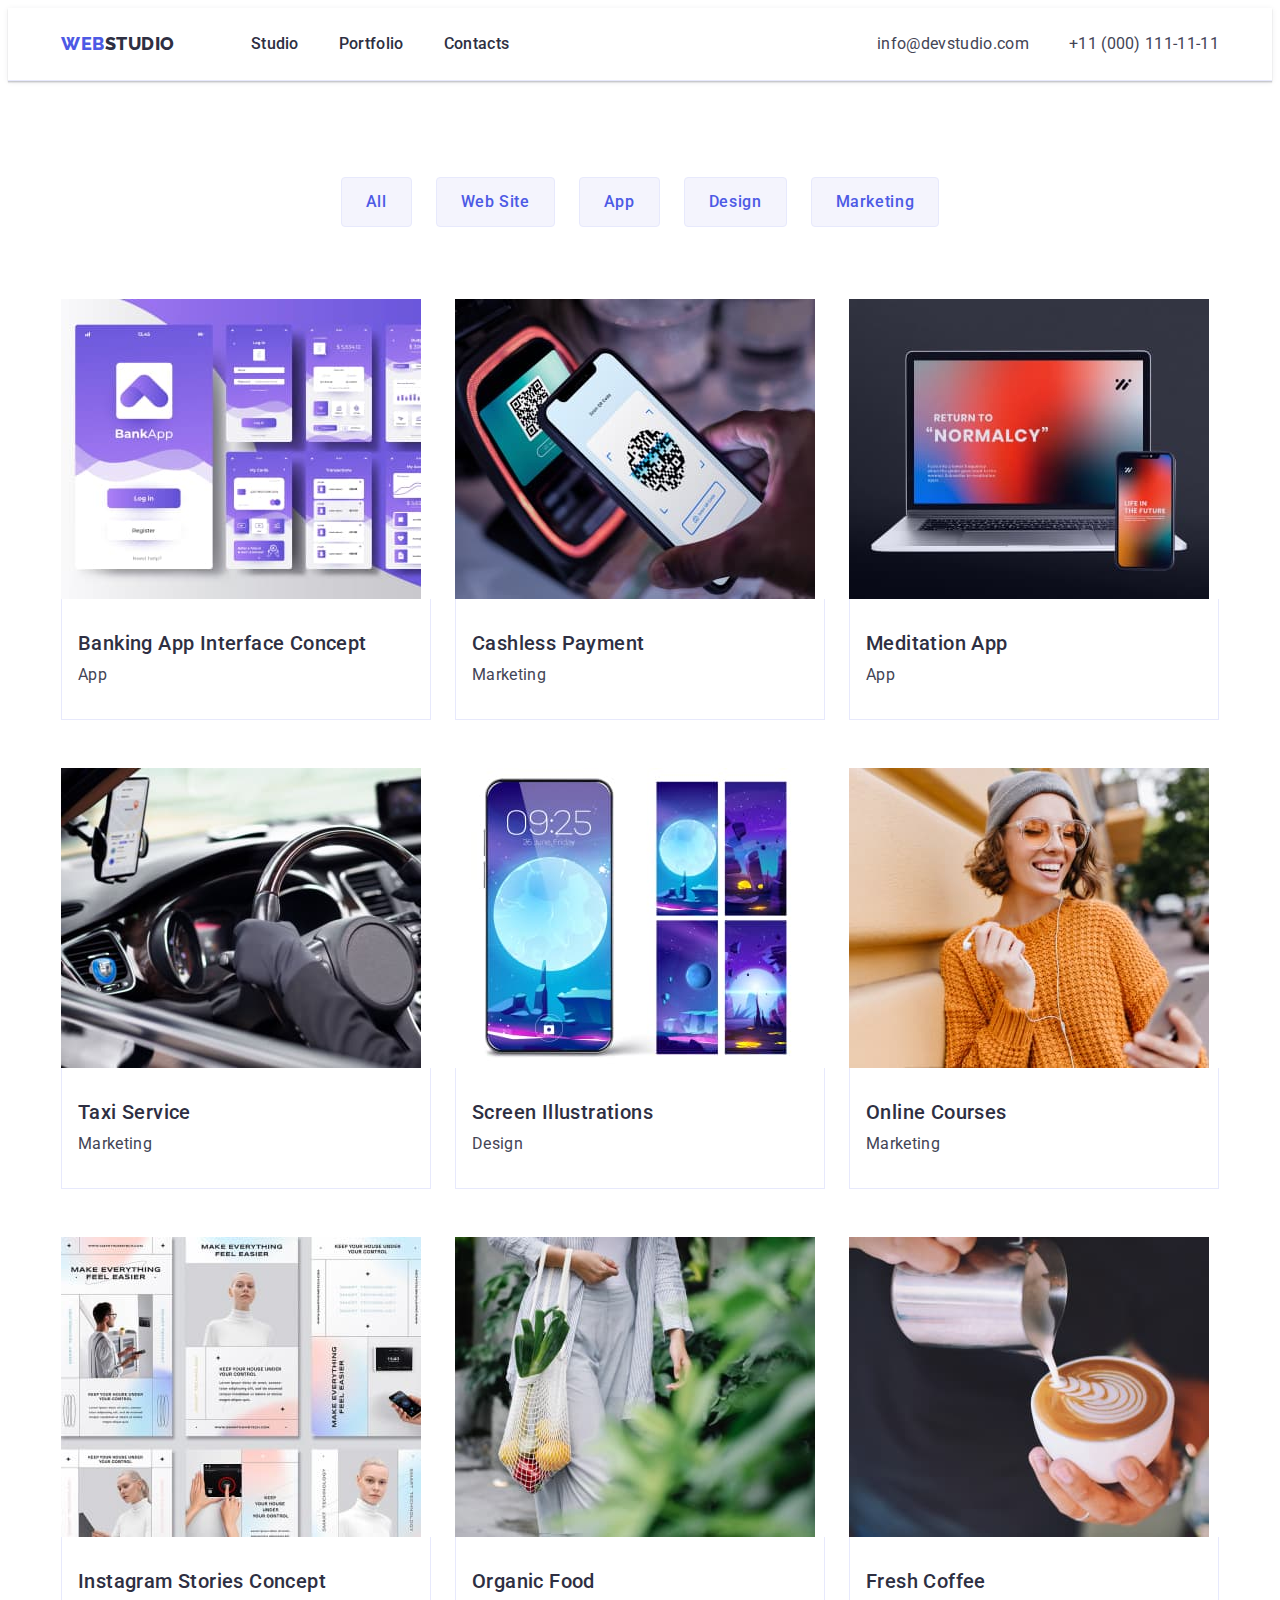
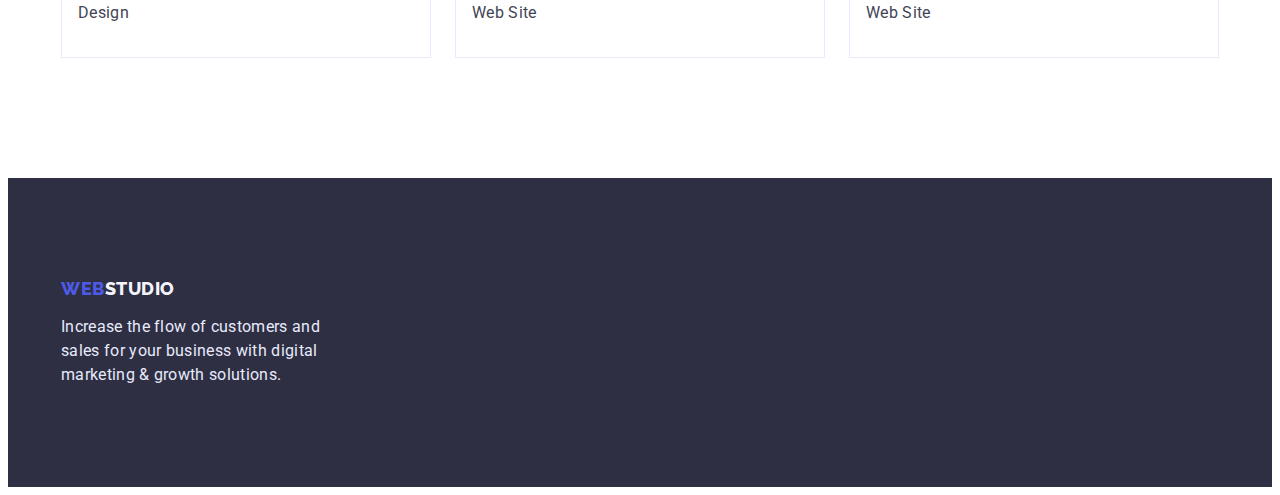
==== portfolio.html @ c57cedbf "homework 5" ====
<!DOCTYPE html>
<html lang="en">
  <head>
    <meta charset="UTF-8" />
    <meta http-equiv="X-UA-Compatible" content="IE=edge" />
    <meta name="viewport" content="width=device-width, initial-scale=1.0" />
    <title>Webstudio</title>
    <link rel="preconnect" href="https://fonts.googleapis.com" />
    <link rel="preconnect" href="https://fonts.gstatic.com" crossorigin />
    <link
      href="https://fonts.googleapis.com/css2?family=Raleway:wght@800&family=Roboto:wght@400;500;700;900&display=swap"
      rel="stylesheet"
    />
    <link
      rel="stylesheet"
      href="https://cdnjs.cloudflare.com/ajax/libs/modern-normalize/1.1.0/modern-normalize.min.css"
      integrity="sha512-wpPYUAdjBVSE4KJnH1VR1HeZfpl1ub8YT/NKx4PuQ5NmX2tKuGu6U/JRp5y+Y8XG2tV+wKQpNHVUX03MfMFn9Q=="
      crossorigin="anonymous"
      referrerpolicy="no-referrer"
    />
    <link rel="stylesheet" href="./css/styles.css" />
  </head>
  <body>
    <!--======================== HEADER ===========================================-->
    <header class="header">
      <div class="container header-container">
        <nav class="header-nav">
          <a class="header-logo link" href="./index.html"
            >Web<span class="header-studio">Studio</span></a
          >
          <ul class="header-list list">
            <li class="header-item">
              <a class="header-link link" href="./index.html">Studio</a>
            </li>
            <li class="header-item">
              <a class="header-link link" href="">Portfolio</a>
            </li>
            <li class="header-item">
              <a class="header-link link" href="">Contacts</a>
            </li>
          </ul>
        </nav>
        <address class="header-address">
          <ul class="header-contacts-list list">
            <li class="header-contacts-item">
              <a class="header-contacts link" href="mailto:info@devstudio.com"
                >info@devstudio.com</a
              >
            </li>
            <li class="header-contacts-item">
              <a class="header-contacts link" href="tel:+110001111111"
                >+11 (000) 111-11-11</a
              >
            </li>
          </ul>
        </address>
      </div>
    </header>
    <main>
      <!--========================PORTFOLIO===========================================-->
      <section class="portfolio">
        <div class="container">
          <h1 class="portfolio-title" hidden>Portfolio</h1>
          <ul class="portfolio-list list">
            <li class="portfolio-item">
              <button class="portfolio-btn" type="button">All</button>
            </li>
            <li class="portfolio-item">
              <button class="portfolio-btn" type="button">Web Site</button>
            </li>
            <li class="portfolio-item">
              <button class="portfolio-btn" type="button">App</button>
            </li>
            <li class="portfolio-item">
              <button class="portfolio-btn" type="button">Design</button>
            </li>
            <li class="portfolio-item">
              <button class="portfolio-btn" type="button">Marketing</button>
            </li>
          </ul>
          <ul class="projects-list list">
            <li class="projects-item">
              <a class="projects-link link" href="">
                <img
                  src="./images/projects/project1.jpg"
                  alt="project card 1"
                  width="360"
                  height="300"
                />
                <div class="projects-description-item">
                  <h2 class="projects-name">Banking App Interface Concept</h2>
                  <p class="projects-description">App</p>
                </div>
              </a>
            </li>
            <li class="projects-item">
              <a class="projects-link link" href="">
                <img
                  src="./images/projects/project2.jpg"
                  alt="project card 2"
                  width="360"
                  height="300"
                />
                <div class="projects-description-item">
                  <h2 class="projects-name">Cashless Payment</h2>
                  <p class="projects-description">Marketing</p>
                </div>
              </a>
            </li>
            <li class="projects-item">
              <a class="projects-link link" href="">
                <img
                  src="./images/projects/project3.jpg"
                  alt="project card 3"
                  width="360"
                  height="300"
                />
                <div class="projects-description-item">
                  <h2 class="projects-name">Meditation App</h2>
                  <p class="projects-description">App</p>
                </div>
              </a>
            </li>
            <li class="projects-item">
              <a class="projects-link link" href="">
                <img
                  src="./images/projects/project4.jpg"
                  alt="project card 4"
                  width="360"
                  height="300"
                />
                <div class="projects-description-item">
                  <h2 class="projects-name">Taxi Service</h2>
                  <p class="projects-description">Marketing</p>
                </div>
              </a>
            </li>
            <li class="projects-item">
              <a class="projects-link link" href="">
                <img
                  src="./images/projects/project5.jpg"
                  alt="project card 5"
                  width="360"
                  height="300"
                />
                <div class="projects-description-item">
                  <h2 class="projects-name">Screen Illustrations</h2>
                  <p class="projects-description">Design</p>
                </div>
              </a>
            </li>
            <li class="projects-item">
              <a class="projects-link link" href="">
                <img
                  src="./images/projects/project6.jpg"
                  alt="project card 6"
                  width="360"
                  height="300"
                />
                <div class="projects-description-item">
                  <h2 class="projects-name">Online Courses</h2>
                  <p class="projects-description">Marketing</p>
                </div>
              </a>
            </li>
            <li class="projects-item">
              <a class="projects-link link" href="">
                <img
                  src="./images/projects/project7.jpg"
                  alt="project card 7"
                  width="360"
                  height="300"
                />
                <div class="projects-description-item">
                  <h2 class="projects-name">Instagram Stories Concept</h2>
                  <p class="projects-description">Design</p>
                </div>
              </a>
            </li>
            <li class="projects-item">
              <a class="projects-link link" href="">
                <img
                  src="./images/projects/project8.jpg"
                  alt="project card 8"
                  width="360"
                  height="300"
                />
                <div class="projects-description-item">
                  <h2 class="projects-name">Organic Food</h2>
                  <p class="projects-description">Web Site</p>
                </div>
              </a>
            </li>
            <li class="projects-item">
              <a class="projects-link link" href="">
                <img
                  src="./images/projects/project9.jpg"
                  alt="project card 9"
                  width="360"
                  height="300"
                />
                <div class="projects-description-item">
                  <h2 class="projects-name">Fresh Coffee</h2>
                  <p class="projects-description">Web Site</p>
                </div>
              </a>
            </li>
          </ul>
        </div>
      </section>
    </main>
    <!--========================FOOTER===========================================-->
    <footer class="footer">
      <div class="container">
        <a class="footer-logo link" href="./index.html"
          >Web<span class="footer-studio">Studio</span></a
        >
        <p class="footer-description">
          Increase the flow of customers and sales for your business with
          digital marketing & growth solutions.
        </p>
      </div>
    </footer>
  </body>
</html>
---- css/styles.css ----
:root {
  --main-text-color: #2e2f42;
  --second-text-color: #434455;
  --third-text-color: #ffffff;
  --fourth-text-color: #4d5ae5;
  --fifth-text-color: #f4f4fd;
  --sixth-text-color: #e7e9fc;
  --seventh-text-color: #404bbf;
  --main-background-color: #2e2f42;
  --second-background-color: #f4f4fd;
  --main-btn-color: #4d5ae5;
  --second-btn-color: #404bbf;
  --third-btn-color: #f4f4fd;
}

p,
h1,
h2,
h3,
h4,
h5,
h6 {
  margin: 0;
}

ul {
  padding-left: 0;
  margin: 0;
}

button {
  cursor: pointer;
}

body {
  font-family: "Roboto", sans-serif;
  color: var(--second-text-color);
}

img {
  display: block;
  max-width: 100%;
  height: auto;
}

.link {
  text-decoration: none;
}

.list {
  list-style: none;
}

.container {
  max-width: 1158px;
  padding-left: 15px;
  padding-right: 15px;
  margin: 0 auto;
}

.section {
  padding-top: 120px;
  padding-bottom: 120px;
}

/* ==============================HEADER======================== */
.header {
  padding-top: 24px;
  padding-bottom: 24px;
  border-bottom: 1px solid #e7e9fc;
  box-shadow: 0px 2px 1px rgba(46, 47, 66, 0.08),
    0px 1px 1px rgba(46, 47, 66, 0.16), 0px 1px 6px rgba(46, 47, 66, 0.08);
}
.header-container {
  display: flex;
}

.header-nav {
  display: flex;
  align-items: center;
  margin-right: auto;
}
.header-logo {
  font-family: "Raleway", sans-serif;
  font-weight: 800;
  font-size: 18px;
  line-height: 1.17;
  display: flex;
  align-items: center;
  letter-spacing: 0.03em;
  text-transform: uppercase;
  color: var(--fourth-text-color);
  margin-right: 76px;
}

.header-studio {
  color: var(--main-text-color);
}
.header-list {
  display: flex;
  gap: 40px;
}
.header-item {
}
.header-link {
  font-weight: 500;
  font-size: 16px;
  line-height: 1.5;
  letter-spacing: 0.02em;
  color: var(--main-text-color);
}

.header-link:hover,
.header-link:focus {
  color: var(--seventh-text-color);
}

.header-address {
  font-style: normal;
}

.header-contacts-list {
  display: flex;
  gap: 40px;
}
.header-contacts-item {
}
.header-contacts {
  font-weight: 400;
  font-size: 16px;
  line-height: 1.5;
  letter-spacing: 0.02em;
  color: var(--second-text-color);
}

.header-contacts:hover,
.header-contacts:focus {
  color: var(--seventh-text-color);
}

/* ==============================HERO======================== */
.hero {
  margin: 0 auto;
  padding-top: 188px;
  padding-bottom: 188px;
  background-image: linear-gradient(
      rgba(46, 47, 66, 0.7),
      rgba(46, 47, 66, 0.7)
    ),
    url(../images/hero/bg.jpg);
  background-size: cover;
  background-repeat: no-repeat;
  background-position: center;
  background-color: rgba(46, 47, 66, 0.7);
  max-width: 1440px;
}

.hero-title {
  font-size: 56px;
  line-height: 1.07;
  letter-spacing: 0.02em;
  color: var(--third-text-color);
  max-width: 496px;
  margin: 0 auto;
  margin-bottom: 48px;
}

.hero-btn {
  min-width: 169px;
  height: 56px;
  font-family: inherit;
  font-weight: 500;
  font-size: 16px;
  line-height: 1.5;
  letter-spacing: 0.04em;
  color: var(--third-text-color);
  background-color: var(--main-btn-color);
  border-radius: 4px;
  display: block;
  margin: 0 auto;
  border: none;
  padding: 16px 32px;
  box-shadow: 0px 4px 4px rgba(0, 0, 0, 0.15);
}

.hero-btn:hover,
.hero-btn:focus {
  background-color: var(--second-btn-color);
  box-shadow: 0px 4px 4px rgba(0, 0, 0, 0.15);
}

/* ==============================FEATURES======================== */
.features {
}
.features-title {
}
.features-list {
  display: flex;
  gap: 24px;
}
.features-item {
  width: calc((100% - 72px) / 4);
}
.features-name {
  font-weight: 500;
  font-size: 20px;
  line-height: 1.2;
  letter-spacing: 0.02em;
  color: var(--main-text-color);
  margin-bottom: 8px;
}
.features-description {
  font-size: 16px;
  line-height: 1.5;
  letter-spacing: 0.02em;
  color: var(--second-text-color);
}

.features-icon-list {
  display: flex;
  justify-content: center;
  gap: 24px;
  margin-bottom: 8px;
}

.features-icon {
  display: flex;
  justify-content: center;
  align-items: center;
  width: 264px;
  height: 112px;
  background-color: #f4f4fd;
  border-radius: 4px;
  margin-bottom: 8px;
}

/* ==============================GALLERY======================== */
.gallery {
  padding-top: 0;
}
.gallery-title {
  font-size: 36px;
  line-height: 1.11;
  text-align: center;
  letter-spacing: 0.02em;
  text-transform: capitalize;
  color: var(--main-text-color);
}
.gallery-list {
  display: flex;
  gap: 24px;
  margin-top: 72px;
}
.gallery-item {
  width: calc((100% - 48px) / 3);
}

/* ==============================OUR TEAM======================== */
.team {
  background-color: var(--second-background-color);
}
.team-title {
  font-size: 36px;
  line-height: 1.11;
  text-align: center;
  letter-spacing: 0.02em;
  text-transform: capitalize;
  color: var(--main-text-color);
}
.team-list {
  display: flex;
  gap: 24px;
  margin-top: 72px;
}
.team-item {
  width: calc((100% - 72px) / 4);
  background-color: #ffffff;
  border-radius: 0px 0px 4px 4px;
  box-shadow: 0px 1px 6px rgba(46, 47, 66, 0.08),
    0px 1px 1px rgba(46, 47, 66, 0.16), 0px 2px 1px rgba(46, 47, 66, 0.08);
}
.team-name {
  font-weight: 500;
  font-size: 20px;
  line-height: 1.2;
  text-align: center;
  letter-spacing: 0.02em;
  color: var(--main-text-color);
  margin-bottom: 8px;
}

.team-description-item {
  padding: 32px 16px;
}

.team-description {
  font-size: 16px;
  line-height: 1.5;
  text-align: center;
  letter-spacing: 0.02em;
  color: var(--second-text-color);
  margin-bottom: 8px;
}

.social-list {
  display: flex;
  justify-content: center;
  gap: 24px;
}

.social-list-link {
  display: flex;
  justify-content: center;
  align-items: center;
  width: 40px;
  height: 40px;
  border-radius: 50%;
  background-color: #4d5ae5;
}

.social-list-link:hover,
.social-list-link:focus {
  background-color: #404bbf;
}

.social-list-icon {
  fill: #f4f4fd;
}

/* ==============================CUSTOMERS===================== */

.customers-section {
  padding-top: 130px;
  padding-bottom: 120px;
}

.customers-title {
  font-weight: 700;
  font-size: 36px;
  line-height: 1.11;
  text-align: center;
  letter-spacing: 0.02em;
  text-transform: capitalize;
  color: var(--main-text-color);
  margin-bottom: 72px;
}

.customers-list {
  display: flex;
  justify-content: center;
  gap: 24px;
}

.customers-list-item {
  width: calc((100% -120px) / 6);
  height: 88px;
}

.customers-list-link {
  display: flex;
  justify-content: center;
  align-items: center;
  width: 100%;
  height: 100%;
  fill: #8e8f99;
  border: 1px solid #8e8f99;
  border-radius: 4px;
}

.customers-list-link:hover,
.customers-list-link:focus {
  fill: #404bbf;
  border: 1px solid #404bbf;
}

/* ==============================FOOTER======================== */
.footer {
  background-color: var(--main-background-color);
  padding-top: 100px;
  padding-bottom: 100px;
}

.container.footer-common {
  display: flex;
}

.footer-description {
  font-size: 16px;
  line-height: 1.5;
  letter-spacing: 0.02em;
  color: var(--sixth-text-color);
  max-width: 264px;
  margin-top: 16px;
}

.footer-logo {
  font-family: "Raleway", sans-serif;
  font-weight: 800;
  font-size: 18px;
  line-height: 1.17;
  letter-spacing: 0.03em;
  text-transform: uppercase;
  color: var(--fourth-text-color);
}
.footer-studio {
  color: var(--fifth-text-color);
}

.media-title {
  font-weight: 500;
  font-size: 16px;
  line-height: 1.5;
  letter-spacing: 0.02em;
  color: #ffffff;
  margin-bottom: 16px;
}

.media-list {
  display: flex;
  justify-content: center;
  gap: 16px;
}

.media-list-link {
  display: flex;
  justify-content: center;
  align-items: center;
  width: 40px;
  height: 40px;
  fill: #f4f4fd;
  background-color: rgba(255, 255, 255, 0.1);
  border-radius: 50%;
}

.media-list-link:hover,
.media-list-link:focus {
  background-color: #31d0aa;
}

.footer-media {
}

.footer-right-side {
}

.footer-left-side {
  margin-right: 120px;
}

/* ==============================PORTFOLIO======================== */
.portfolio {
  padding-top: 96px;
  padding-bottom: 120px;
}

.portfolio-title {
}
.portfolio-list {
  display: flex;
  justify-content: center;
  gap: 24px;
  margin-bottom: 72px;
}
.portfolio-item {
}

.portfolio-btn:hover,
.portfolio-btn:focus {
  box-shadow: 0px 3px 1px rgba(0, 0, 0, 0.1), 0px 2px 1px rgba(0, 0, 0, 0.08),
    0px 2px 2px rgba(0, 0, 0, 0.12);
}

.portfolio-btn {
  font-family: inherit;
  font-weight: 500;
  font-size: 16px;
  line-height: 1.5;
  display: flex;
  align-items: center;
  text-align: center;
  letter-spacing: 0.04em;
  color: var(--fourth-text-color);
  background-color: var(--third-btn-color);
  border: 1px solid #e7e9fc;
  border-radius: 4px;
  padding: 12px 24px;
}
.portfolio-btn:hover,
.portfolio-btn:focus {
  color: var(--third-text-color);
  background-color: var(--second-btn-color);
  border-color: transparent;
}

.projects-list {
  display: flex;
  flex-wrap: wrap;
  gap: 48px 24px;
}
.projects-item {
  width: calc((100% - 48px) / 3);
}

.projects-link:hover,
.projects-link:focus {
  box-shadow: 0px 1px 6px rgba(46, 47, 66, 0.08),
    0px 1px 1px rgba(46, 47, 66, 0.16), 0px 2px 1px rgba(46, 47, 66, 0.08);
}

.projects-link {
  display: block;
  text-decoration: none;
}

.projects-name {
  font-weight: 500;
  font-size: 20px;
  line-height: 1.2;
  letter-spacing: 0.02em;
  color: var(--main-text-color);
  margin-bottom: 8px;
}

.projects-description-item {
  padding: 32px 16px;
  border: 1px solid #e7e9fc;
  border-top: none;
}

.projects-description {
  font-size: 16px;
  line-height: 1.5;
  letter-spacing: 0.02em;
  color: var(--second-text-color);
}
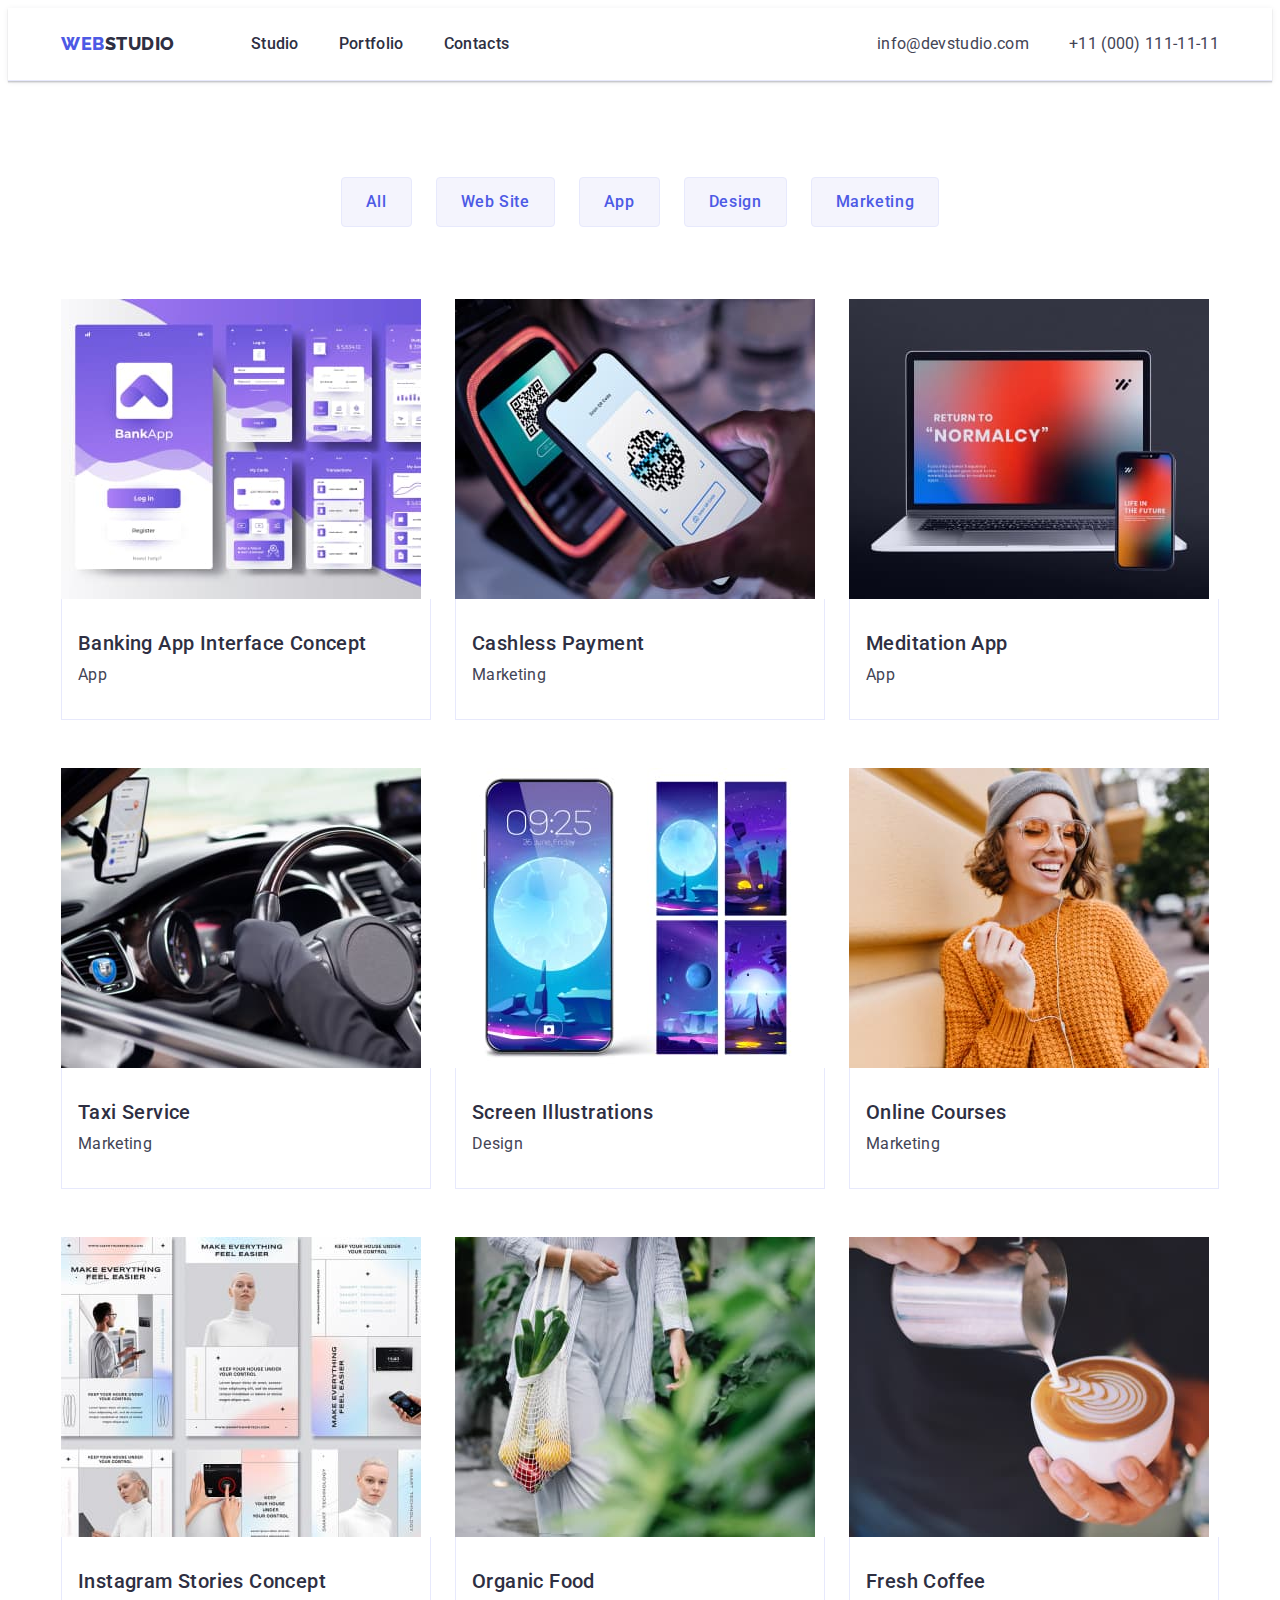
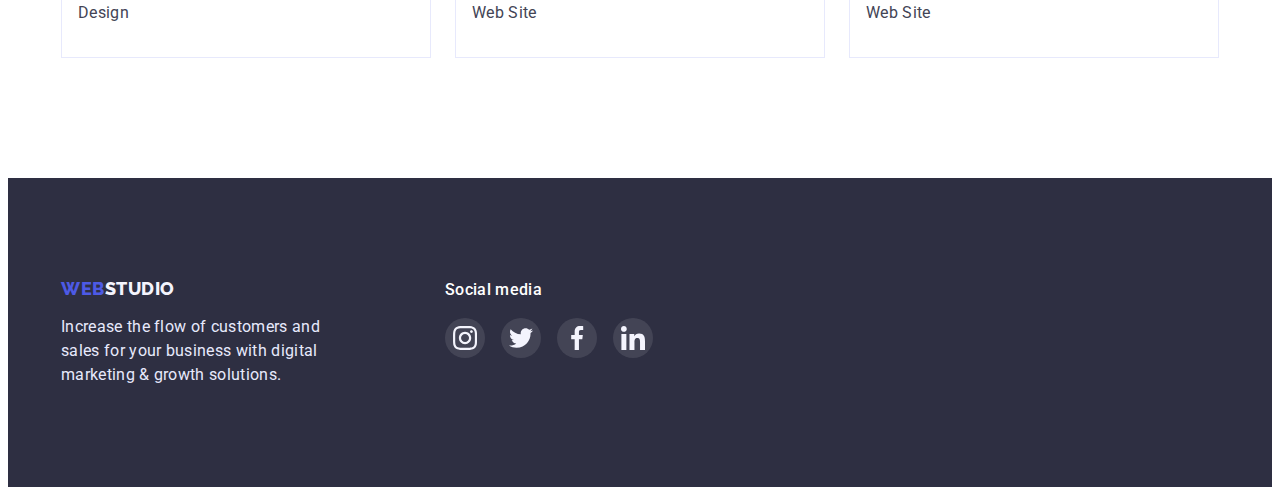
==== commit e8f36209: "homework 4 done" ====
--- a/portfolio.html
+++ b/portfolio.html
@@ -81,12 +81,19 @@
           <ul class="projects-list list">
             <li class="projects-item">
               <a class="projects-link link" href="">
-                <img
-                  src="./images/projects/project1.jpg"
-                  alt="project card 1"
-                  width="360"
-                  height="300"
-                />
+                <div class="projects-link-img-wrapper">
+                  <img
+                    src="./images/projects/project1.jpg"
+                    alt="project card 1"
+                    width="360"
+                    height="300"
+                  />
+                  <p class="overlay">
+                    14 Stylish and User-Friendly App Design Concepts · Task
+                    Manager App · Calorie Tracker App · Exotic Fruit Ecommerce
+                    App · Cloud Storage App
+                  </p>
+                </div>
                 <div class="projects-description-item">
                   <h2 class="projects-name">Banking App Interface Concept</h2>
                   <p class="projects-description">App</p>
@@ -95,12 +102,19 @@
             </li>
             <li class="projects-item">
               <a class="projects-link link" href="">
-                <img
-                  src="./images/projects/project2.jpg"
-                  alt="project card 2"
-                  width="360"
-                  height="300"
-                />
+                <div class="projects-link-img-wrapper">
+                  <img
+                    src="./images/projects/project2.jpg"
+                    alt="project card 2"
+                    width="360"
+                    height="300"
+                  />
+                  <p class="overlay">
+                    14 Stylish and User-Friendly App Design Concepts · Task
+                    Manager App · Calorie Tracker App · Exotic Fruit Ecommerce
+                    App · Cloud Storage App
+                  </p>
+                </div>
                 <div class="projects-description-item">
                   <h2 class="projects-name">Cashless Payment</h2>
                   <p class="projects-description">Marketing</p>
@@ -109,12 +123,19 @@
             </li>
             <li class="projects-item">
               <a class="projects-link link" href="">
-                <img
-                  src="./images/projects/project3.jpg"
-                  alt="project card 3"
-                  width="360"
-                  height="300"
-                />
+                <div class="projects-link-img-wrapper">
+                  <img
+                    src="./images/projects/project3.jpg"
+                    alt="project card 3"
+                    width="360"
+                    height="300"
+                  />
+                  <p class="overlay">
+                    14 Stylish and User-Friendly App Design Concepts · Task
+                    Manager App · Calorie Tracker App · Exotic Fruit Ecommerce
+                    App · Cloud Storage App
+                  </p>
+                </div>
                 <div class="projects-description-item">
                   <h2 class="projects-name">Meditation App</h2>
                   <p class="projects-description">App</p>
@@ -123,12 +144,19 @@
             </li>
             <li class="projects-item">
               <a class="projects-link link" href="">
-                <img
-                  src="./images/projects/project4.jpg"
-                  alt="project card 4"
-                  width="360"
-                  height="300"
-                />
+                <div class="projects-link-img-wrapper">
+                  <img
+                    src="./images/projects/project4.jpg"
+                    alt="project card 4"
+                    width="360"
+                    height="300"
+                  />
+                  <p class="overlay">
+                    14 Stylish and User-Friendly App Design Concepts · Task
+                    Manager App · Calorie Tracker App · Exotic Fruit Ecommerce
+                    App · Cloud Storage App
+                  </p>
+                </div>
                 <div class="projects-description-item">
                   <h2 class="projects-name">Taxi Service</h2>
                   <p class="projects-description">Marketing</p>
@@ -137,12 +165,19 @@
             </li>
             <li class="projects-item">
               <a class="projects-link link" href="">
-                <img
-                  src="./images/projects/project5.jpg"
-                  alt="project card 5"
-                  width="360"
-                  height="300"
-                />
+                <div class="projects-link-img-wrapper">
+                  <img
+                    src="./images/projects/project5.jpg"
+                    alt="project card 5"
+                    width="360"
+                    height="300"
+                  />
+                  <p class="overlay">
+                    14 Stylish and User-Friendly App Design Concepts · Task
+                    Manager App · Calorie Tracker App · Exotic Fruit Ecommerce
+                    App · Cloud Storage App
+                  </p>
+                </div>
                 <div class="projects-description-item">
                   <h2 class="projects-name">Screen Illustrations</h2>
                   <p class="projects-description">Design</p>
@@ -151,12 +186,19 @@
             </li>
             <li class="projects-item">
               <a class="projects-link link" href="">
-                <img
-                  src="./images/projects/project6.jpg"
-                  alt="project card 6"
-                  width="360"
-                  height="300"
-                />
+                <div class="projects-link-img-wrapper">
+                  <img
+                    src="./images/projects/project6.jpg"
+                    alt="project card 6"
+                    width="360"
+                    height="300"
+                  />
+                  <p class="overlay">
+                    14 Stylish and User-Friendly App Design Concepts · Task
+                    Manager App · Calorie Tracker App · Exotic Fruit Ecommerce
+                    App · Cloud Storage App
+                  </p>
+                </div>
                 <div class="projects-description-item">
                   <h2 class="projects-name">Online Courses</h2>
                   <p class="projects-description">Marketing</p>
@@ -165,12 +207,19 @@
             </li>
             <li class="projects-item">
               <a class="projects-link link" href="">
-                <img
-                  src="./images/projects/project7.jpg"
-                  alt="project card 7"
-                  width="360"
-                  height="300"
-                />
+                <div class="projects-link-img-wrapper">
+                  <img
+                    src="./images/projects/project7.jpg"
+                    alt="project card 7"
+                    width="360"
+                    height="300"
+                  />
+                  <p class="overlay">
+                    14 Stylish and User-Friendly App Design Concepts · Task
+                    Manager App · Calorie Tracker App · Exotic Fruit Ecommerce
+                    App · Cloud Storage App
+                  </p>
+                </div>
                 <div class="projects-description-item">
                   <h2 class="projects-name">Instagram Stories Concept</h2>
                   <p class="projects-description">Design</p>
@@ -179,12 +228,19 @@
             </li>
             <li class="projects-item">
               <a class="projects-link link" href="">
-                <img
-                  src="./images/projects/project8.jpg"
-                  alt="project card 8"
-                  width="360"
-                  height="300"
-                />
+                <div class="projects-link-img-wrapper">
+                  <img
+                    src="./images/projects/project8.jpg"
+                    alt="project card 8"
+                    width="360"
+                    height="300"
+                  />
+                  <p class="overlay">
+                    14 Stylish and User-Friendly App Design Concepts · Task
+                    Manager App · Calorie Tracker App · Exotic Fruit Ecommerce
+                    App · Cloud Storage App
+                  </p>
+                </div>
                 <div class="projects-description-item">
                   <h2 class="projects-name">Organic Food</h2>
                   <p class="projects-description">Web Site</p>
@@ -193,12 +249,19 @@
             </li>
             <li class="projects-item">
               <a class="projects-link link" href="">
-                <img
-                  src="./images/projects/project9.jpg"
-                  alt="project card 9"
-                  width="360"
-                  height="300"
-                />
+                <div class="projects-link-img-wrapper">
+                  <img
+                    src="./images/projects/project9.jpg"
+                    alt="project card 9"
+                    width="360"
+                    height="300"
+                  />
+                  <p class="overlay">
+                    14 Stylish and User-Friendly App Design Concepts · Task
+                    Manager App · Calorie Tracker App · Exotic Fruit Ecommerce
+                    App · Cloud Storage App
+                  </p>
+                </div>
                 <div class="projects-description-item">
                   <h2 class="projects-name">Fresh Coffee</h2>
                   <p class="projects-description">Web Site</p>
@@ -211,14 +274,49 @@
     </main>
     <!--========================FOOTER===========================================-->
     <footer class="footer">
-      <div class="container">
-        <a class="footer-logo link" href="./index.html"
-          >Web<span class="footer-studio">Studio</span></a
-        >
-        <p class="footer-description">
-          Increase the flow of customers and sales for your business with
-          digital marketing & growth solutions.
-        </p>
+      <div class="container footer-common">
+        <div class="footer-left-side">
+          <a class="footer-logo link" href="./index.html"
+            >Web<span class="footer-studio">Studio</span></a
+          >
+          <p class="footer-description">
+            Increase the flow of customers and sales for your business with
+            digital marketing & growth solutions.
+          </p>
+        </div>
+        <div class="footer-right-side">
+          <p class="media-title">Social media</p>
+          <ul class="media-list list">
+            <li class="media-list-item">
+              <a href="" class="media-list-link">
+                <svg class="media-list-icon" width="24" height="24">
+                  <use href="./images/sprite.svg#icon-instagram"></use>
+                </svg>
+              </a>
+            </li>
+            <li class="media-list-item">
+              <a href="" class="media-list-link">
+                <svg class="media-list-icon" width="24" height="24">
+                  <use href="./images/sprite.svg#icon-twitter"></use>
+                </svg>
+              </a>
+            </li>
+            <li class="media-list-item">
+              <a href="" class="media-list-link">
+                <svg class="media-list-icon" width="24" height="24">
+                  <use href="./images/sprite.svg#icon-facebook"></use>
+                </svg>
+              </a>
+            </li>
+            <li class="media-list-item">
+              <a href="" class="media-list-link">
+                <svg class="media-list-icon" width="24" height="24">
+                  <use href="./images/sprite.svg#icon-linkedin"></use>
+                </svg>
+              </a>
+            </li>
+          </ul>
+        </div>
       </div>
     </footer>
   </body>
--- a/css/styles.css
+++ b/css/styles.css
@@ -11,6 +11,7 @@
   --main-btn-color: #4d5ae5;
   --second-btn-color: #404bbf;
   --third-btn-color: #f4f4fd;
+  --transition-dur-and-func: 250ms cubic-bezier(0.4, 0, 0.2, 1);
 }
 
 p,
@@ -108,6 +109,7 @@
   line-height: 1.5;
   letter-spacing: 0.02em;
   color: var(--main-text-color);
+  transition: color var(--transition-dur-and-func);
 }
 
 .header-link:hover,
@@ -131,6 +133,7 @@
   line-height: 1.5;
   letter-spacing: 0.02em;
   color: var(--second-text-color);
+  transition: color var(--transition-dur-and-func);
 }
 
 .header-contacts:hover,
@@ -181,6 +184,8 @@
   border: none;
   padding: 16px 32px;
   box-shadow: 0px 4px 4px rgba(0, 0, 0, 0.15);
+  transition: background-color var(--transition-dur-and-func),
+    box-shadow var(--transition-dur-and-func);
 }
 
 .hero-btn:hover,
@@ -316,6 +321,7 @@
   height: 40px;
   border-radius: 50%;
   background-color: #4d5ae5;
+  transition: background-color var(--transition-dur-and-func);
 }
 
 .social-list-link:hover,
@@ -365,6 +371,8 @@
   fill: #8e8f99;
   border: 1px solid #8e8f99;
   border-radius: 4px;
+  transition: fill var(--transition-dur-and-func),
+    border var(--transition-dur-and-func);
 }
 
 .customers-list-link:hover,
@@ -430,6 +438,7 @@
   fill: #f4f4fd;
   background-color: rgba(255, 255, 255, 0.1);
   border-radius: 50%;
+  transition: background-color var(--transition-dur-and-func);
 }
 
 .media-list-link:hover,
@@ -462,12 +471,6 @@
   margin-bottom: 72px;
 }
 .portfolio-item {
-}
-
-.portfolio-btn:hover,
-.portfolio-btn:focus {
-  box-shadow: 0px 3px 1px rgba(0, 0, 0, 0.1), 0px 2px 1px rgba(0, 0, 0, 0.08),
-    0px 2px 2px rgba(0, 0, 0, 0.12);
 }
 
 .portfolio-btn {
@@ -484,12 +487,19 @@
   border: 1px solid #e7e9fc;
   border-radius: 4px;
   padding: 12px 24px;
-}
+  transition: color var(--transition-dur-and-func),
+    background-color var(--transition-dur-and-func),
+    border-color var(--transition-dur-and-func),
+    box-shadow var(--transition-dur-and-func);
+}
+
 .portfolio-btn:hover,
 .portfolio-btn:focus {
   color: var(--third-text-color);
   background-color: var(--second-btn-color);
   border-color: transparent;
+  box-shadow: 0px 3px 1px rgba(0, 0, 0, 0.1), 0px 2px 1px rgba(0, 0, 0, 0.08),
+    0px 2px 2px rgba(0, 0, 0, 0.12);
 }
 
 .projects-list {
@@ -499,6 +509,11 @@
 }
 .projects-item {
   width: calc((100% - 48px) / 3);
+}
+
+.projects-link:hover .overlay,
+.projects-link:focus .overlay {
+  transform: translate(0, 0);
 }
 
 .projects-link:hover,
@@ -510,6 +525,7 @@
 .projects-link {
   display: block;
   text-decoration: none;
+  transition: box-shadow var(--transition-dur-and-func);
 }
 
 .projects-name {
@@ -521,6 +537,28 @@
   margin-bottom: 8px;
 }
 
+.projects-link-img-wrapper {
+  position: relative;
+  overflow: hidden;
+}
+
+.overlay {
+  position: absolute;
+  left: 0;
+  top: 0;
+  width: 100%;
+  height: 100%;
+  overflow: auto;
+  transform: translate(0, 100%);
+  font-size: 16px;
+  padding: 40px 32px 164px;
+  color: var(--fifth-text-color);
+  background-color: #4d5ae5;
+  background-blend-mode: soft-light;
+  mix-blend-mode: normal;
+  transition: transform var(--transition-dur-and-func);
+}
+
 .projects-description-item {
   padding: 32px 16px;
   border: 1px solid #e7e9fc;
@@ -533,3 +571,65 @@
   letter-spacing: 0.02em;
   color: var(--second-text-color);
 }
+
+/* ==============================MODAL WINDOW======================== */
+.backdrop {
+  position: fixed;
+  top: 0;
+  left: 0;
+  z-index: 100;
+  width: 100%;
+  height: 100%;
+  background-color: rgba(46, 47, 66, 0.4);
+  transition: opacity var(--transition-dur-and-func),
+    visibility var(--transition-dur-and-func);
+}
+
+.backdrop.is-hidden {
+  opacity: 0;
+  visibility: hidden;
+  pointer-events: none;
+}
+
+.modal {
+  position: absolute;
+  top: 50%;
+  left: 50%;
+  transform: translate(-50%, -50%);
+  width: 408px;
+  height: 576px;
+  background-color: #fcfcfc;
+  box-shadow: 0px 1px 1px rgba(0, 0, 0, 0.14), 0px 1px 3px rgba(0, 0, 0, 0.12),
+    0px 2px 1px rgba(0, 0, 0, 0.2);
+  border-radius: 4px;
+}
+
+.modal-close-btn {
+  position: absolute;
+  top: 24px;
+  right: 24px;
+  display: flex;
+  justify-content: center;
+  align-items: center;
+  width: 24px;
+  height: 24px;
+  background-color: #e7e9fc;
+  border: 1px solid rgba(0, 0, 0, 0.1);
+  border-radius: 50%;
+  padding: 0;
+  transition: background-color var(--transition-dur-and-func);
+}
+
+.modal-close-btn:hover,
+.modal-close-btn:focus {
+  background-color: #404bbf;
+}
+
+.modal-close-btn-icon {
+  transition: fill var(--transition-dur-and-func);
+}
+
+.modal-close-btn:hover .modal-close-btn-icon,
+.modal-close-btn:focus .modal-close-btn-icon {
+  fill: #ffffff;
+}
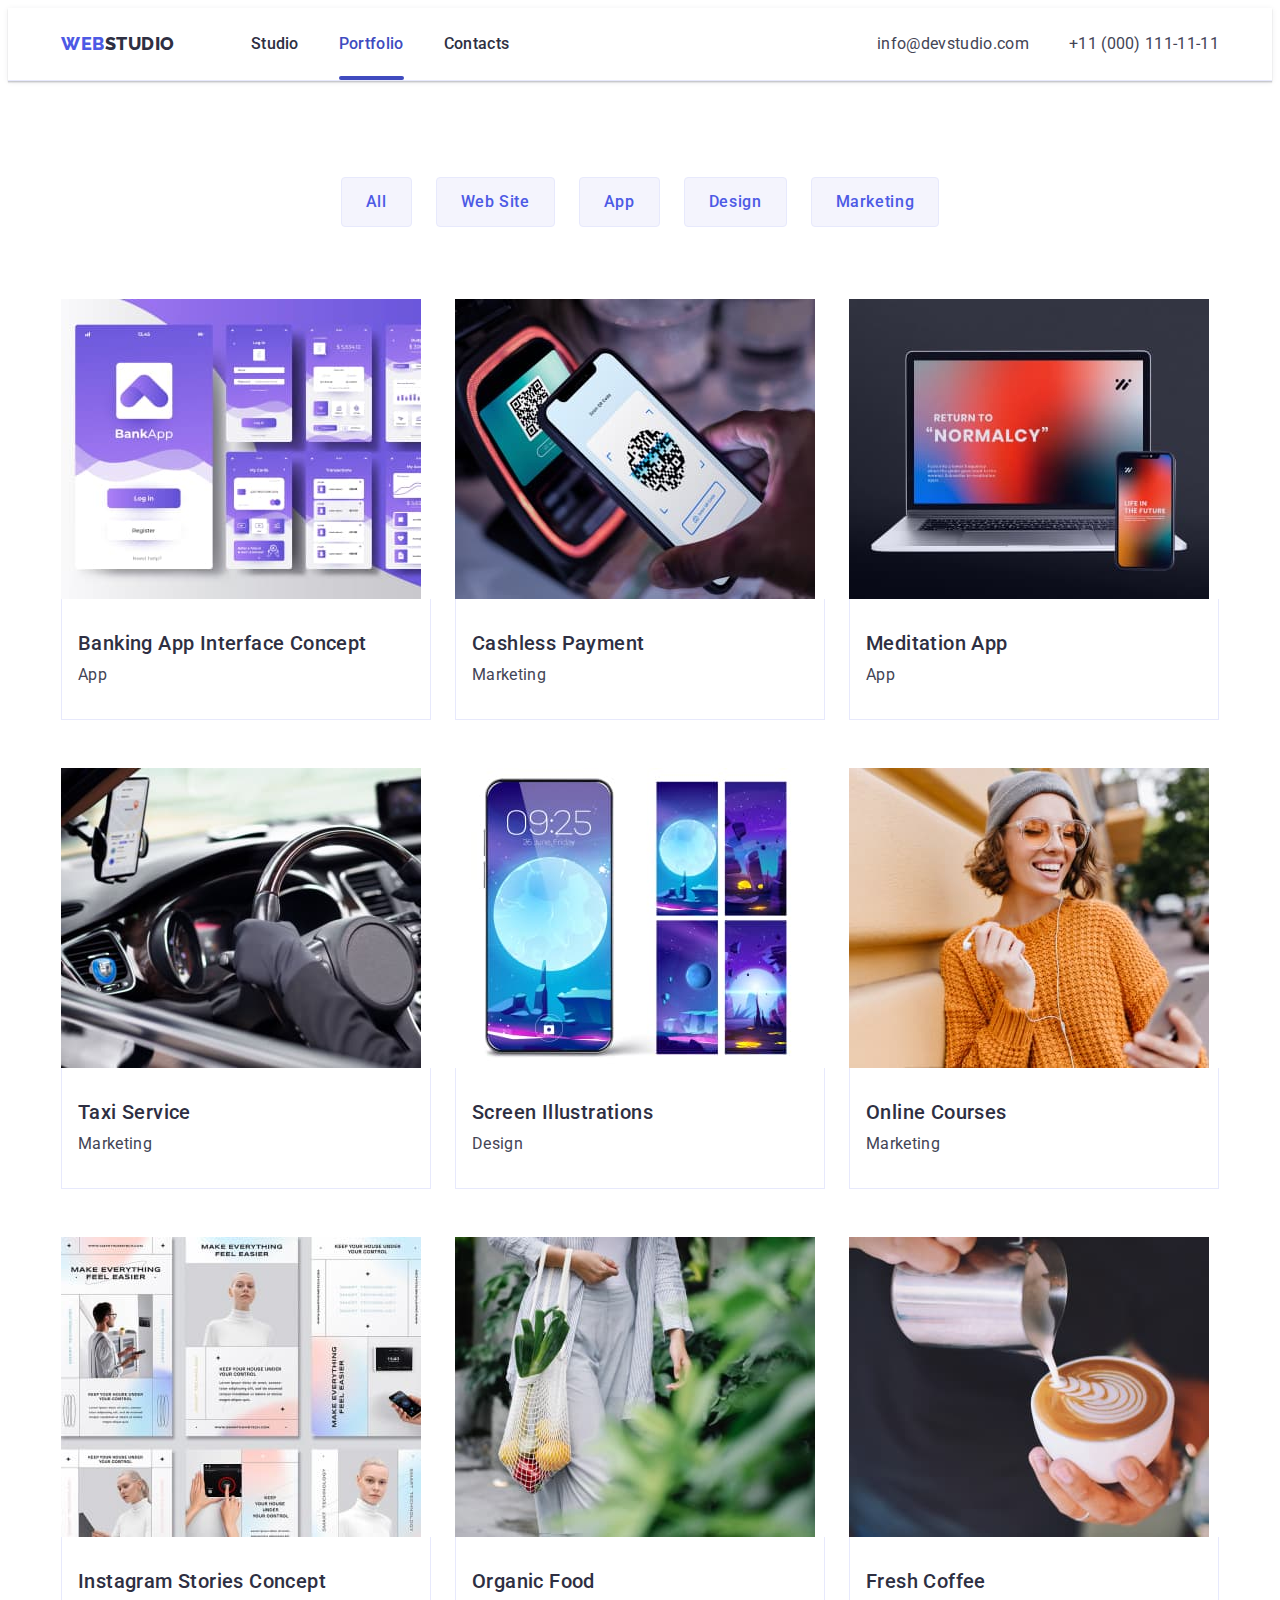
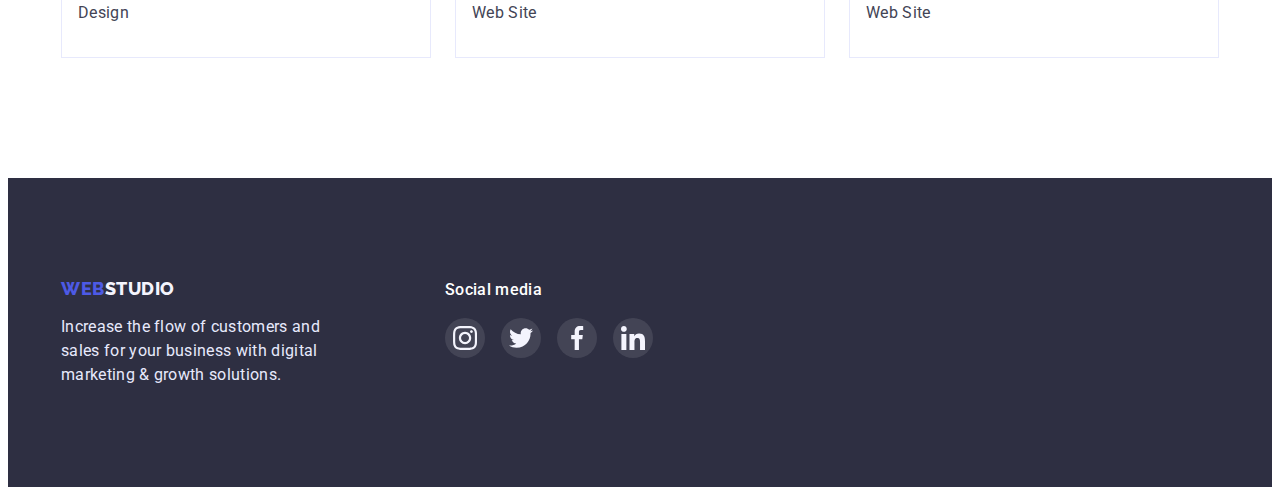
==== commit d6af8dbb: "homework 5 update" ====
--- a/portfolio.html
+++ b/portfolio.html
@@ -33,7 +33,7 @@
               <a class="header-link link" href="./index.html">Studio</a>
             </li>
             <li class="header-item">
-              <a class="header-link link" href="">Portfolio</a>
+              <a class="header-link link current" href="">Portfolio</a>
             </li>
             <li class="header-item">
               <a class="header-link link" href="">Contacts</a>
--- a/css/styles.css
+++ b/css/styles.css
@@ -104,6 +104,7 @@
 .header-item {
 }
 .header-link {
+  position: relative;
   font-weight: 500;
   font-size: 16px;
   line-height: 1.5;
@@ -115,6 +116,22 @@
 .header-link:hover,
 .header-link:focus {
   color: var(--seventh-text-color);
+}
+
+.header-link.current {
+  color: var(--seventh-text-color);
+}
+
+.header-link.current::after {
+  position: absolute;
+  content: "";
+  display: inline-block;
+  width: 100%;
+  height: 4px;
+  left: 0;
+  top: 42px;
+  background-color: #404bbf;
+  border-radius: 2px;
 }
 
 .header-address {
@@ -551,7 +568,9 @@
   overflow: auto;
   transform: translate(0, 100%);
   font-size: 16px;
-  padding: 40px 32px 164px;
+  padding: 40px 32px;
+  line-height: 1.5;
+  letter-spacing: 0.02em;
   color: var(--fifth-text-color);
   background-color: #4d5ae5;
   background-blend-mode: soft-light;
